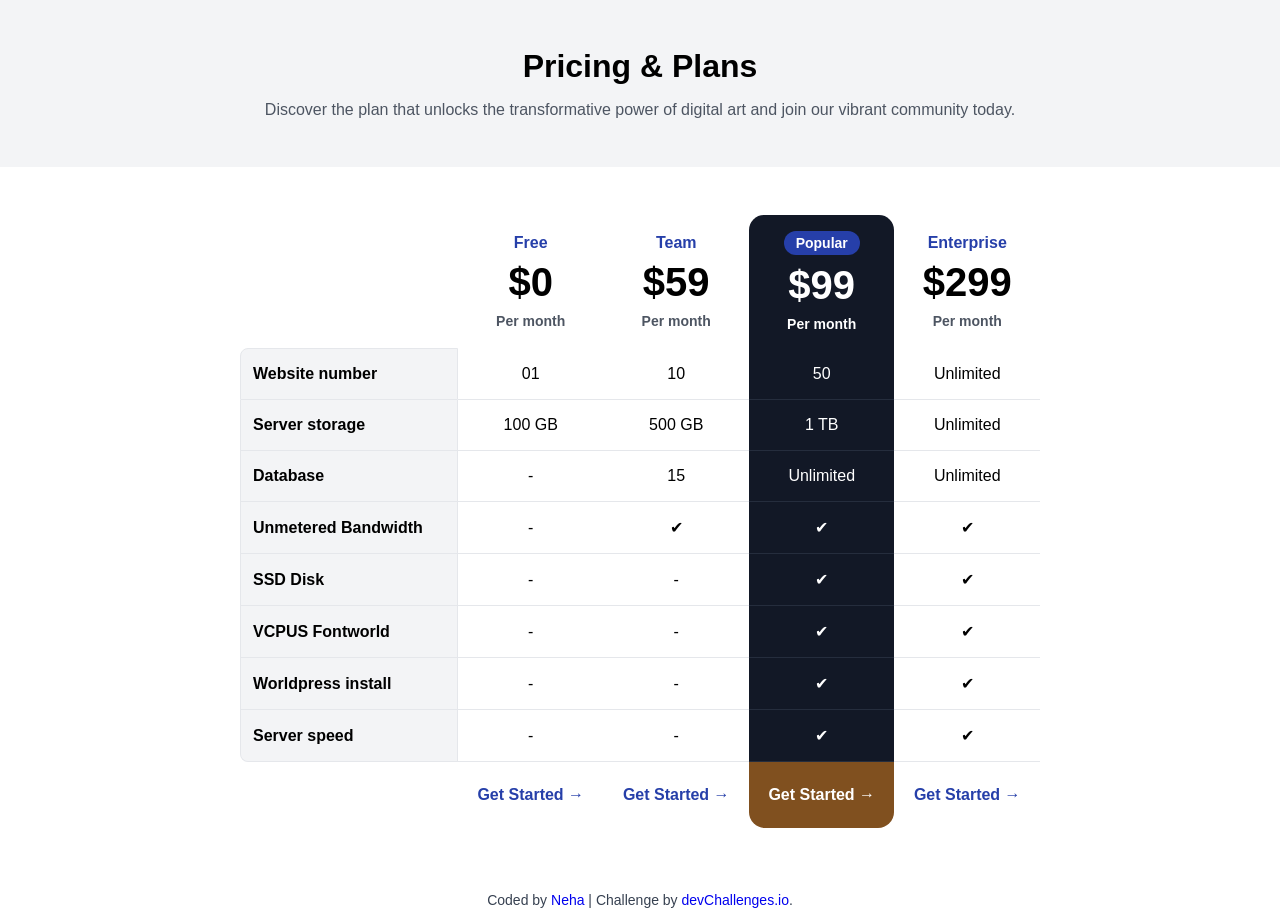
==== pricing-table-master/index.html @ 79073ba7 "Build the layout" ====
<!DOCTYPE html>
<html lang="en">
  <head>
    <meta charset="UTF-8" />
    <meta name="viewport" content="width=device-width, initial-scale=1.0" />

    <link
      rel="icon"
      href="resources/favicon.ico"
      type="image/x-icon"
      sizes="96x96"
    />

    <title>Pricing Table | devChallenges.io</title>

    <!--You are welcome to delete these styles or modify them in your own stylesheet -->
    <style>
      * {
        margin: 0;
        padding: 0;
        box-sizing: border-box;
      }

      body {
        min-height: 100vh;
        display: flex;
        flex-direction: column;
        font-family: "Inter", sans-serif;
      }

      header{
        background-color:#4D556233;
      }

      .hero{
        text-align: center;
        padding: 48px 24px;
        background-color: #f3f4f6;
      }

      .hero h1{
        font-size:32px;
        font-weight: 700;
        margin-bottom: 16px;
      }

      .hero p{
        font-size:16px;
        color:#4D5562;
      }

      .pricing{
        flex: 1;
        display:flex;
        justify-content:center;
        align-items:center;
        padding: 48px 24px;
        background-color:#ffffff;
      }

      .pricing-table{
        width: 100%;
        max-width: 800px;
        border-collapse: separate;
        border-spacing: 0;
      }

      .pricing-table th,
      .pricing-table td{
        padding: 16px 12px;
      }

      .pricing-table td{
        text-align: center;
      }

      .pricing-table tbody th,
      .pricing-table tbody td{
        border-bottom: 1px solid #e5e7eb;
      }

      .pricing-table tbody th[scope="row"]{
        background-color:#f3f4f6;
        text-align: left;
        border-left: 1px solid #e5e7eb;
        border-right: 1px solid #e5e7eb;
      }

      .pricing-table tbody tr:first-child th[scope="row"]{
        border-top: 1px solid #e5e7eb;
        border-radius: 8px 0 0 0;
      }

      .pricing-table tbody tr:last-child th[scope="row"]{
        border-bottom: 1px solid #e5e7eb;
        border-radius: 0 0 0 8px;
      }

      .pricing-table tbody td.popular{
        border-bottom-color:#252d3d;
      }

      .pricing-table thead th[scope="col"]{
        text-align: center;
        font-size: 16px;
        color:#263FA9;
      }

      .pricing-table thead th[scope="col"] strong{
        display:block;
        color:black;
        font-size: 40px;
        margin: 8px;
      }

      .pricing-table thead th[scope="col"] span{
        display:block;
        font-size: 14px;
        color:#4D5562;
      }

      .pricing-table .popular{
        background-color:#121826;
        color:white;
      }

      .pricing-table thead th.popular{
        color:white;
        border-radius: 15px 15px 0 0;
      }

      .pricing-table thead th.popular .popular-label{
        display: inline-block;
        padding: 4px 12px;
        border-radius: 999px;
        background-color: #263FA9;
        color: white;
        font-size: 14px;
      }

      
      .pricing-table thead th.popular strong,
      .pricing-table thead th.popular span
      {
         color: white;
      }

      .pricing-table tfoot td {
        padding: 24px 12px;
        text-align: center;
      }

      .pricing-table tfoot a {
        color: #263FA9;
        font-weight: 700;
        text-decoration: none;
        white-space: nowrap;
      }

      .pricing-table tfoot td.popular {
        background-color: #80501f;
        border-radius: 0 0 16px 16px;
      }

      .pricing-table tfoot td.popular a {
        color: white;
      }

      .author-info {
        font-size: 14px;
        text-align: center;
        margin-top: 16px;
        color: rgb(55, 65, 81);
      }

      .author-info a {
        text-decoration: none;
      }
    </style>
  </head>
  <body>
    <header class="hero">
      <h1>Pricing &amp; Plans</h1>
      <p>Discover the plan that unlocks the transformative power of digital art and join our vibrant community today.</p>
    </header>

    <main class="pricing">
      <table class="pricing-table">
        <thead>
          <tr>
            <th scope="col"></th>
            <th scope="col">Free <strong>$0</strong><span>Per month</span></th>
            <th scope="col">Team <strong>$59</strong><span>Per month</span></th>
            <th scope="col" class="popular"><span class="popular-label">Popular</span><strong>$99</strong><span>Per month</span></th>
            <th scope="col">Enterprise <strong>$299</strong><span>Per month</span></th>
          </tr>
        </thead>
        <tbody>
          <tr>
            <th scope="row">Website number</th>
            <td>01</td>
            <td>10</td>
            <td class="popular">50</td>
            <td>Unlimited</td>
          </tr>
          <tr>
            <th scope="row">Server storage</th>
            <td>100 GB</td>
            <td>500 GB</td>
            <td class="popular">1 TB</td>
            <td>Unlimited</td>
          </tr>
          <tr>
            <th scope="row">Database</th>
            <td>-</td>
            <td>15</td>
            <td class="popular">Unlimited</td>
            <td>Unlimited</td>
          </tr>
          <tr>
            <th scope="row">Unmetered Bandwidth</th>
            <td>-</td>
            <td>✔</td>
            <td class="popular">✔</td>
            <td>✔</td>
          </tr>
          <tr>
            <th scope="row">SSD Disk</th>
            <td>-</td>
            <td>-</td>
            <td class="popular">✔</td>
            <td>✔</td>
          </tr>
          <tr>
            <th scope="row">VCPUS Fontworld</th>
            <td>-</td>
            <td>-</td>
            <td class="popular">✔</td>
            <td>✔</td>
          </tr>
          <tr>
            <th scope="row">Worldpress install</th>
            <td>-</td>
            <td>-</td>
            <td class="popular">✔</td>
            <td>✔</td>
          </tr>
          <tr>
            <th scope="row">Server speed</th>
            <td>-</td>
            <td>-</td>
            <td class="popular">✔</td>
            <td>✔</td>
          </tr>
        </tbody >
        <tfoot>
          <tr>
            <td></td>
            <td><a href="#">Get Started →</a></td>
            <td><a href="#">Get Started →</a></td>
            <td class="popular"><a href="#">Get Started →</a></td>
            <td><a href="#">Get Started →</a></td>
          </tr>
        </tfoot>
      </table >
    </main >

    <div class="author-info">
      Coded by <a href="#">Neha</a> | Challenge by
      <a href="https://www.devchallenges.io?ref=challenge" target="_blank"
        >devChallenges.io</a
      >.
    </div>
  </body>
</html>
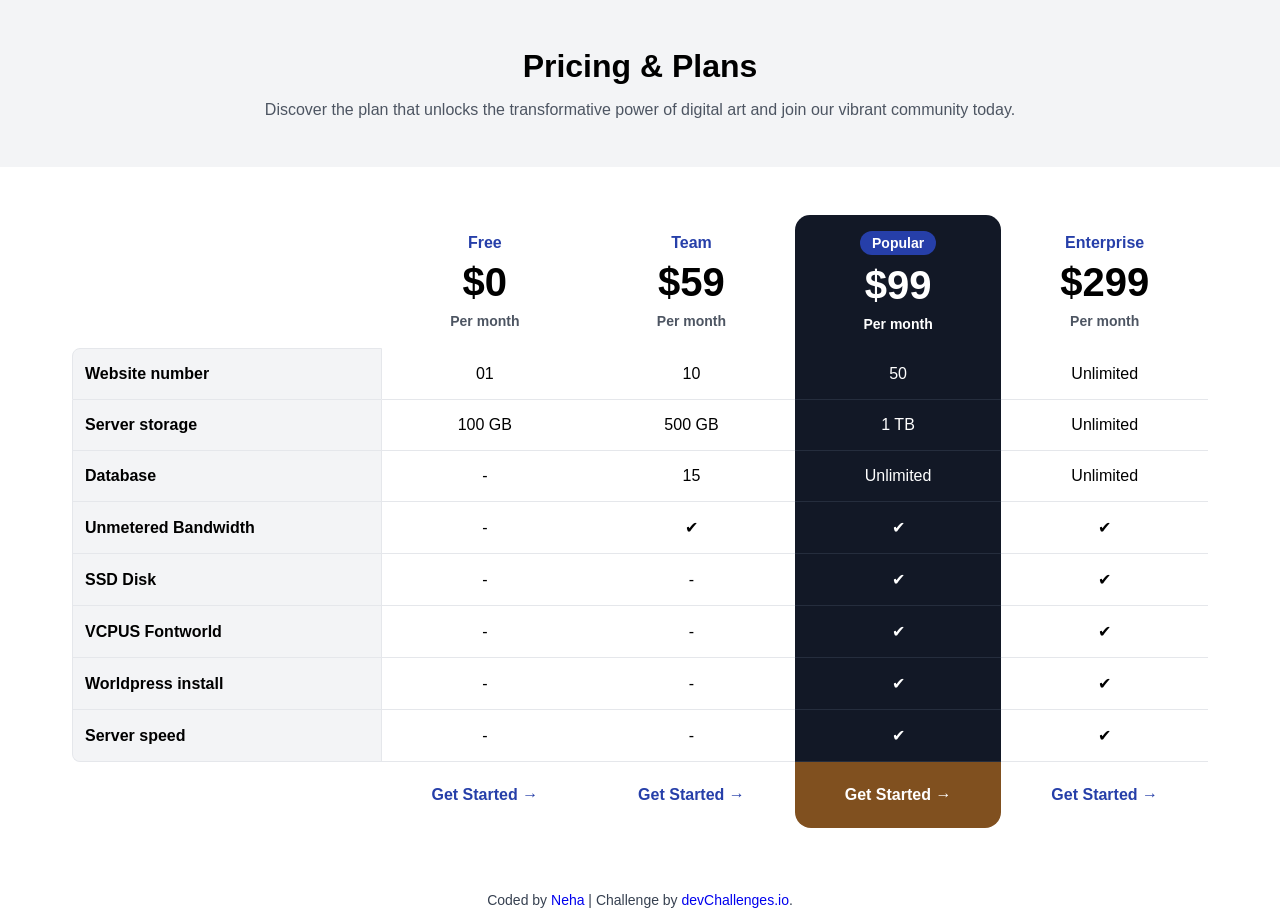
==== commit d51864a1: "Fix the styling" ====
--- a/pricing-table-master/index.html
+++ b/pricing-table-master/index.html
@@ -54,13 +54,13 @@
         display:flex;
         justify-content:center;
         align-items:center;
-        padding: 48px 24px;
+        padding: 48px 5vw;
         background-color:#ffffff;
       }
 
       .pricing-table{
         width: 100%;
-        max-width: 800px;
+        max-width: 1136px;
         border-collapse: separate;
         border-spacing: 0;
       }
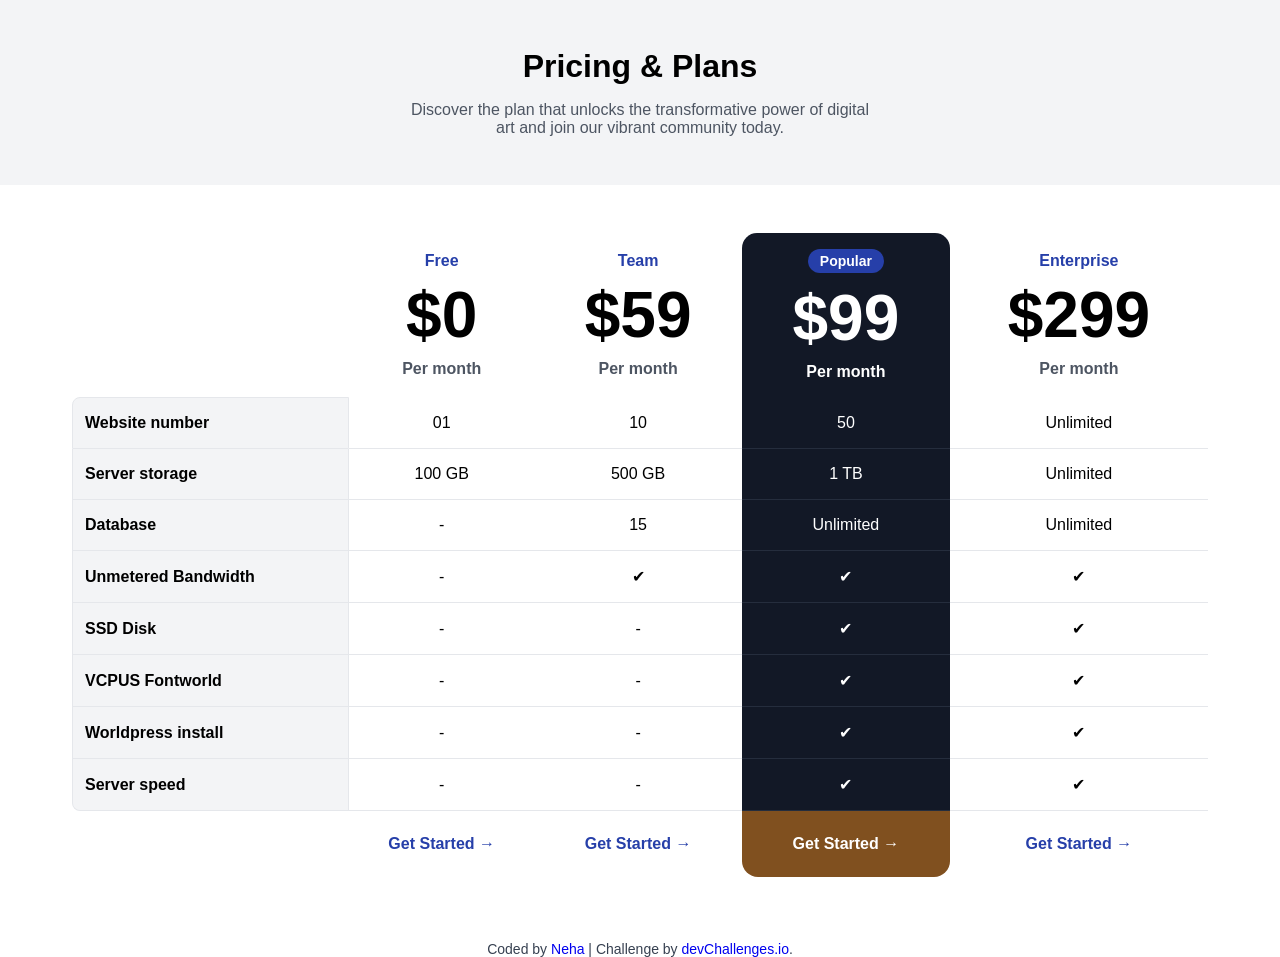
==== commit ac2e7862: "Made a small change" ====
--- a/pricing-table-master/index.html
+++ b/pricing-table-master/index.html
@@ -45,6 +45,8 @@
       }
 
       .hero p{
+        max-width: 460px;
+        margin: 0 auto;
         font-size:16px;
         color:#4D5562;
       }
@@ -109,13 +111,13 @@
       .pricing-table thead th[scope="col"] strong{
         display:block;
         color:black;
-        font-size: 40px;
+        font-size: 64px;
         margin: 8px;
       }
 
       .pricing-table thead th[scope="col"] span{
         display:block;
-        font-size: 14px;
+        font-size: 16px;
         color:#4D5562;
       }
 
